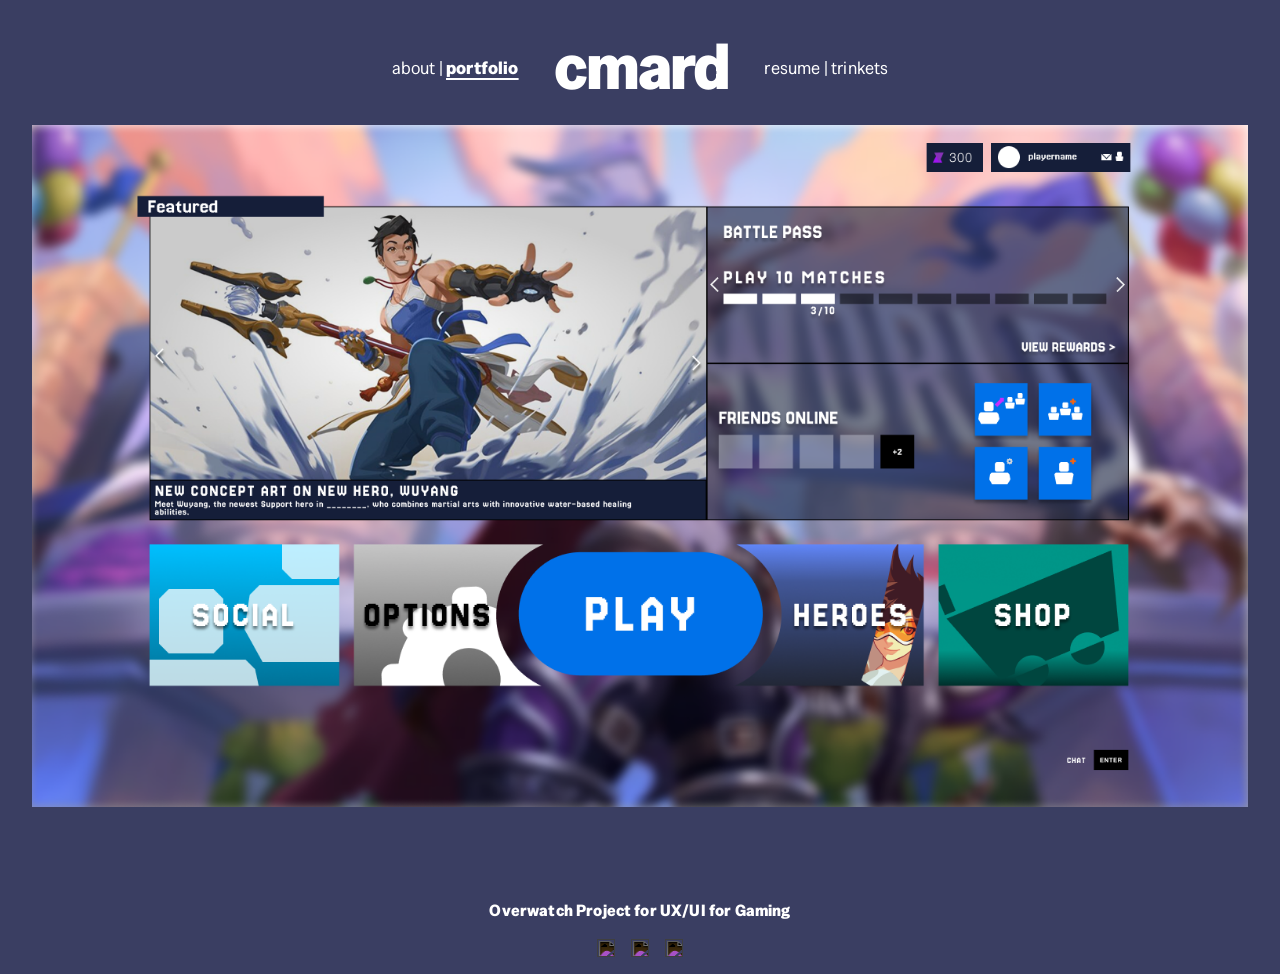
==== portfolio.html @ d66eb702 "css implementation" ====
<!doctype html>
<html lang="en">
  <head>
      <meta charset="UTF-8" />
      <meta name="viewport" content="width=device-width, initial-scale=1.0" />
      <title>cmard's portfolio website</title>
    <link rel="stylesheet" href="styles.css" />
    <link rel="preconnect" href="https://fonts.googleapis.com">
    <link rel="preconnect" href="https://fonts.gstatic.com" crossorigin>
    <link href="https://fonts.googleapis.com/css2?family=Special+Gothic:wght@400..700&display=swap" rel="stylesheet">
    <link rel="icon" type="image/png" href="/favicon-96x96.png" sizes="96x96" />
    <link rel="icon" type="image/svg+xml" href="/favicon.svg" />
    <link rel="shortcut icon" href="/favicon.ico" />
    <link rel="apple-touch-icon" sizes="180x180" href="/apple-touch-icon.png" />
    <link rel="manifest" href="/site.webmanifest" />
  </head>
  <body>
    
<div class="page-shell">
      <header class="site-header">
        <nav class="nav-group" aria-label="Primary left">
          <a href="about.html">about</a>
          <a href="portfolio.html" class="active">portfolio</a>
        </nav>

        <a href="index.html" class="logo" aria-label="cmard — home">cmard</a>

        <nav class="nav-group" aria-label="Primary right">
          <a href="resume.html">resume</a>
          <a href="trinkets.html">trinkets</a>
        </nav>
      </header>

    <main class="frame" aria-label="Portfolio">
      <a href="overwatch.html"></a>
       <img src="overwatch-project.png" alt="Overwatch project screenshot"/>
      </a>
          </div>
          <p class="project-caption">Overwatch Project for UX/UI for Gaming</p>
        </div>
      </main>

    <!--Footer-->
    <footer class="site-footer" aria-label="Footer">
      <div class="social-icons" aria-label="Social Icons">
      <a 
      href="https://www.linkedin.com/in/jose-medina-5061ab16a/" aria-label="LinkedIn">
      <img src="https://cdn.jsdelivr.net/gh/simple-icons/simple-icons/icons/linkedin.svg">
      </a>
      <a
      href="https://github.com/clxiya" aria-label="GitHub">
      <img src="https://cdn.jsdelivr.net/gh/simple-icons/simple-icons/icons/github.svg">
      </a>
      <a
      href="https://www.behance.net/josemedina112" aria-label="Behance">
      <img src="https://cdn.jsdelivr.net/gh/simple-icons/simple-icons/icons/behance.svg">
      </a>
      </div>
    </footer>
  </body>
</html>
---- styles.css ----
/* ========= RESET ========= */
/*colors*/
:root {
  --bg: #3A3E62;
  --text: #ffffff;
  --muted: rgba(255, 255, 255, 0.85);
  --accent: #5b5b91;
  --nav-gap: .2rem;
}

* {
  box-sizing: border-box;
  margin: 0;
  padding: 0;
}

html {
  scroll-behavior: smooth;
}

body {
  font-family: 'Special Gothic', 'Inter', Arial, sans-serif;
  background: var(--bg);
  color: var(--text);
  min-height: 100vh;
  display: flex;
  flex-direction: column;
}

a {
  color: inherit;
  text-decoration: none;
}

img,
picture,
svg,
video,
canvas {
  max-width: 100%;
  display: block;
}

/* PAGE SHELL */
.page-shell {
  display: flex;
  flex-direction: column;
  min-height: 100vh;
}

/* ===== FRAMES / SECTIONS ===== */
.frame {
  position: relative;
  display: flex;
  flex-direction: column;
  align-items: center;
  padding: 0 2rem 4rem;
  flex: 1;
}

.frame--landing {
  justify-content: center;
  min-height: calc(100vh - 60px);
  padding-top: 2rem;
}

/* ===== SITE HEADER (about / portfolio / resume / trinkets) =====
   Layout: [about | portfolio]  cmard  [resume | trinkets]
   The cmard logo is the clickable home link. */
.site-header {
  width: 100%;
  display: flex;
  align-items: center;
  justify-content: center;
  gap: clamp(1.2rem, 3vw, 2.2rem);
  padding: 2.2rem 1rem 1.6rem;
}

.logo {
  font-size: clamp(2.4rem, 6vw, 4rem);
  font-weight: 700;
  letter-spacing: -0.03em;
  text-transform: lowercase;
  line-height: 1;
  transition: opacity 0.2s ease;
}

.logo:hover {
  opacity: 0.8;
}

/* Nav groups on either side of the logo */
.nav-group {
  display: flex;
  align-items: center;
  gap: var(--nav-gap);
  font-size: clamp(0.9rem, 1.4vw, 1.1rem);
  letter-spacing: 0.01em;
  text-transform: lowercase;
}

/* Pipe separators between links within a group */
.nav-group a:not(:last-child)::after,
.hero-nav a:not(:last-child)::after {
  content: "|";
  display: inline-block; /* keeps the pipe from inheriting underline */
  margin-left: var(--nav-gap);
  font-weight: 400;
}

.nav-group a,
.hero-nav a {
  transition: opacity 0.2s ease;
}

.nav-group a:hover,
.hero-nav a:hover {
  opacity: 0.75;
}

.nav-group a.active {
  font-weight: 700;
  text-decoration: underline;
  text-underline-offset: 0.25rem;
  text-decoration-thickness: 1.5px;
}

/* ===== LANDING (HOME) PAGE =====
   Big animated "cmard." graphic, "welcome." below it,
   then the nav row: about | portfolio | resume | trinkets */
.hero {
  display: flex;
  flex-direction: column;
  align-items: center;
  gap: 1.6rem;
  text-align: center;
}

.hero-media {
  width: min(80vw, 720px);
  display: flex;
  align-items: center;
  justify-content: center;
  position: relative;
}

.hero-media video,
.hero-media img {
  width: 100%;
  height: auto;
  display: block;
}

.hero-welcome {
  font-size: clamp(1.6rem, 3.5vw, 2.4rem);
  font-weight: 400;
  letter-spacing: 0.01em;
}

.hero-nav {
  display: flex;
  align-items: center;
  gap: var(--nav-gap);
  font-size: clamp(0.9rem, 1.4vw, 1.05rem);
  text-transform: lowercase;
}

/* ===== ABOUT PAGE ===== */
.about-content {
  width: min(64vw, 46rem);
  margin-top: 0.6rem;
  align-self: center;
}

.about-copy {
  font-size: clamp(0.95rem, 1.5vw, 1.15rem);
  line-height: 1.6;
  color: var(--text);
}

.about-copy p {
  margin-bottom: 1.4rem;
}

/* ===== PORTFOLIO PAGE ===== */
.project {
  display: flex;
  flex-direction: column;
  align-items: center;
  gap: 1rem;
  margin-top: 2rem;
}

.project-media {
  width: min(60vw, 640px);
  aspect-ratio: 16 / 9;
  background: rgba(0, 0, 0, 0.2);
  display: flex;
  align-items: center;
  justify-content: center;
  overflow: hidden;
}

.project-media img,
.project-media video,
.project-media iframe {
  width: 50%;
  height: 50%;
  object-fit: contain;
  border: none;
}

.project-caption {
  font-size: clamp(0.85rem, 1.3vw, 1rem);
  font-weight: 700;
  letter-spacing: 0.01em;
  text-align: center;
}

/* ========= FOOTER ========= */
/* footer, modified to block instead of flex */
.site-footer {
padding: 1.1rem 2rem;
display: block;
align-items: center;
justify-content: center;
}

/* Static fallback shown until the animated video/GIF is dropped in */
.hero-fallback {
  font-size: clamp(4.5rem, 16vw, 11rem);
  font-weight: 700;
  letter-spacing: -0.04em;
  line-height: 1;
}

.hero-welcome {
  font-size: clamp(1.6rem, 3.5vw, 2.4rem);
  font-weight: 400;
  letter-spacing: 0.01em;
}

.hero-nav {
  display: flex;
  align-items: center;
  gap: var(--nav-gap);
  font-size: clamp(0.9rem, 1.4vw, 1.05rem);
  text-transform: lowercase;
}

/* social icons, modified to inline instead of inline-flex */ 
.social-icons {
  display: flex;
  align-items: center;
  justify-content: center;
  gap: 1rem;
}

.social-icons a {
width: 18px;
height: 18px;
display: inline;
align-items: center;
justify-content: center;
opacity: 1;
transition: opacity 0.2 ease;
}

.social-icons a:hover {
  opacity: 0.6;
}

.social-icons img {
width: 100%;
height: 100%;
object-fit: contain;
filter: invert(1);
}
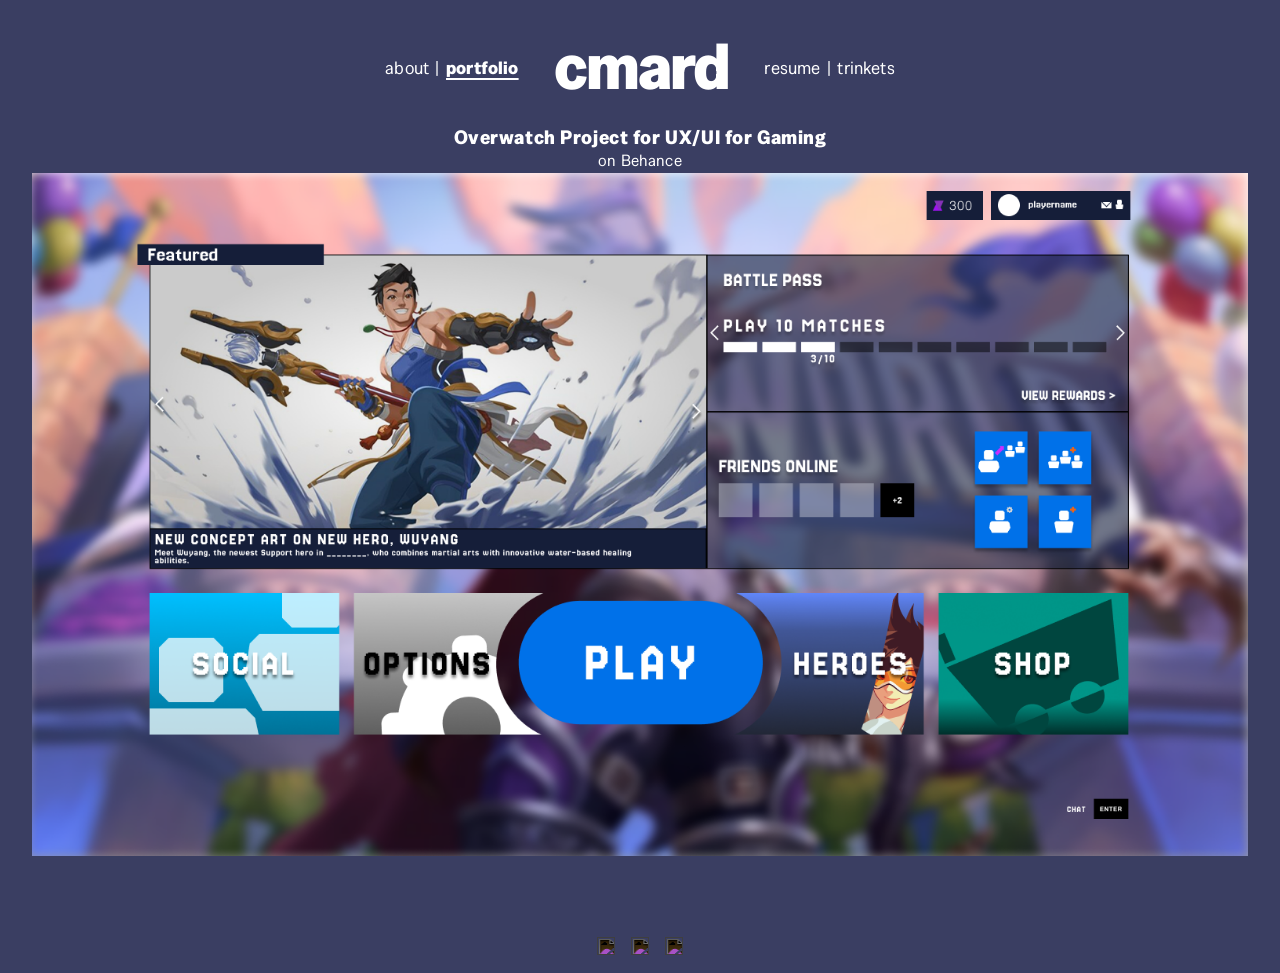
==== commit c514a27e: "make all pages operational" ====
--- a/portfolio.html
+++ b/portfolio.html
@@ -30,13 +30,13 @@
           <a href="trinkets.html">trinkets</a>
         </nav>
       </header>
-
+    <p class="project-caption" >Overwatch Project for UX/UI for Gaming</p>
+    <p class="project-subcaption" >on Behance</p>
     <main class="frame" aria-label="Portfolio">
-      <a href="overwatch.html"></a>
+      <a href="https://www.behance.net/josemedina112" target="_blank" rel="noopener noreferrer">
        <img src="overwatch-project.png" alt="Overwatch project screenshot"/>
       </a>
           </div>
-          <p class="project-caption">Overwatch Project for UX/UI for Gaming</p>
         </div>
       </main>
 
--- a/styles.css
+++ b/styles.css
@@ -5,7 +5,7 @@
   --text: #ffffff;
   --muted: rgba(255, 255, 255, 0.85);
   --accent: #5b5b91;
-  --nav-gap: .2rem;
+  --nav-gap: .4rem;
 }
 
 * {
@@ -99,7 +99,7 @@
   text-transform: lowercase;
 }
 
-/* Pipe separators between links within a group */
+/* Pipe (|) separators between links within a group */
 .nav-group a:not(:last-child)::after,
 .hero-nav a:not(:last-child)::after {
   content: "|";
@@ -201,20 +201,46 @@
   overflow: hidden;
 }
 
-.project-media img,
-.project-media video,
+.project-media img
+.project-media video
 .project-media iframe {
-  width: 50%;
-  height: 50%;
+  width: 100%;
+  height: 100%;
   object-fit: contain;
   border: none;
 }
 
 .project-caption {
+  font-size: clamp(1rem, 1.6vw, 1.2rem);
+  font-weight: 700;
+  letter-spacing: 0.03em;
+  padding-bottom: 0.01%;
+  text-align: center;
+}
+
+.project-subcaption {
   font-size: clamp(0.85rem, 1.3vw, 1rem);
-  font-weight: 700;
+  font-weight: 100;
   letter-spacing: 0.01em;
+  padding-bottom: 0.2%;
   text-align: center;
+}
+
+  /* ===== PLACEHOLDER PAGES (resume / trinkets) ===== */
+.placeholder-content {
+  margin-top: 3rem;
+  text-align: center;
+}
+
+.placeholder-title {
+  font-size: clamp(1rem, 2vw, 1.25rem);
+  font-weight: 700;
+  margin-bottom: 0.4rem;
+}
+
+.placeholder-subtitle {
+  font-size: clamp(0.85rem, 1.2vw, 0.95rem);
+  opacity: 0.6;
 }
 
 /* ========= FOOTER ========= */
